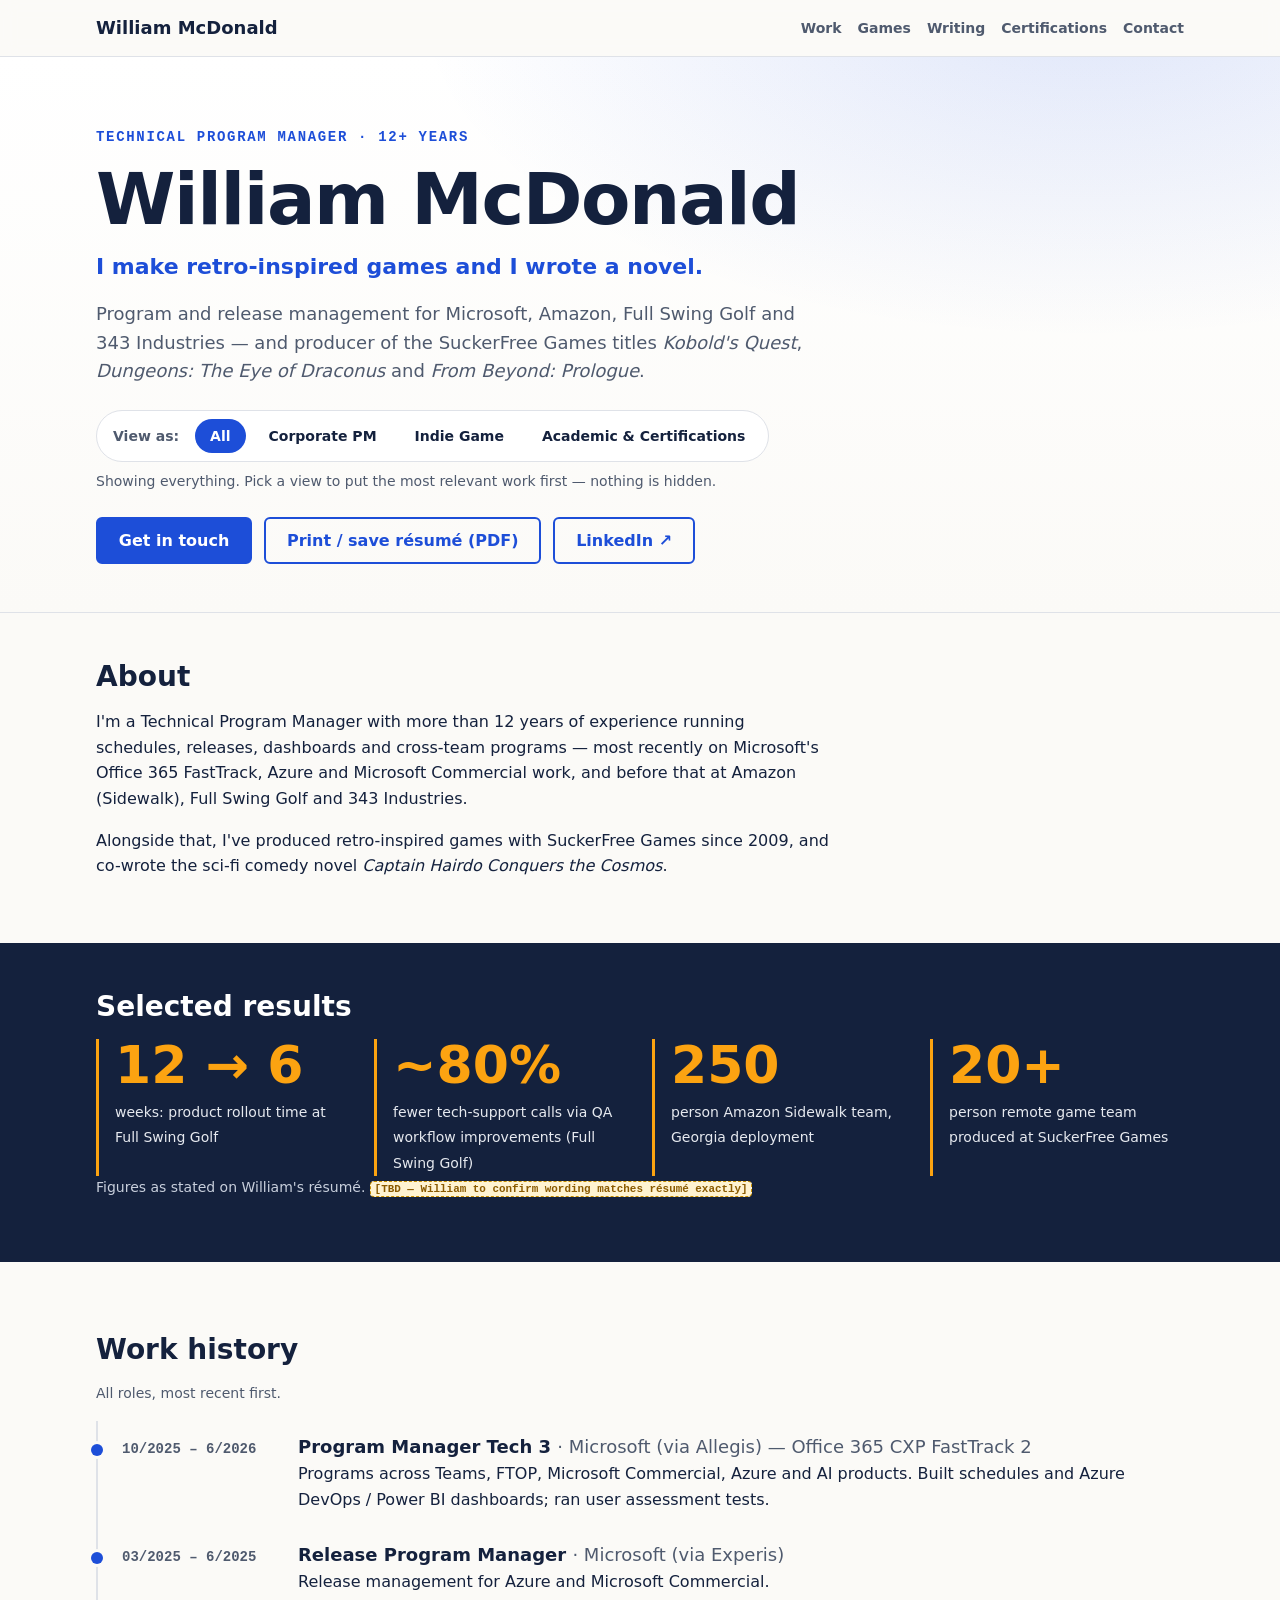
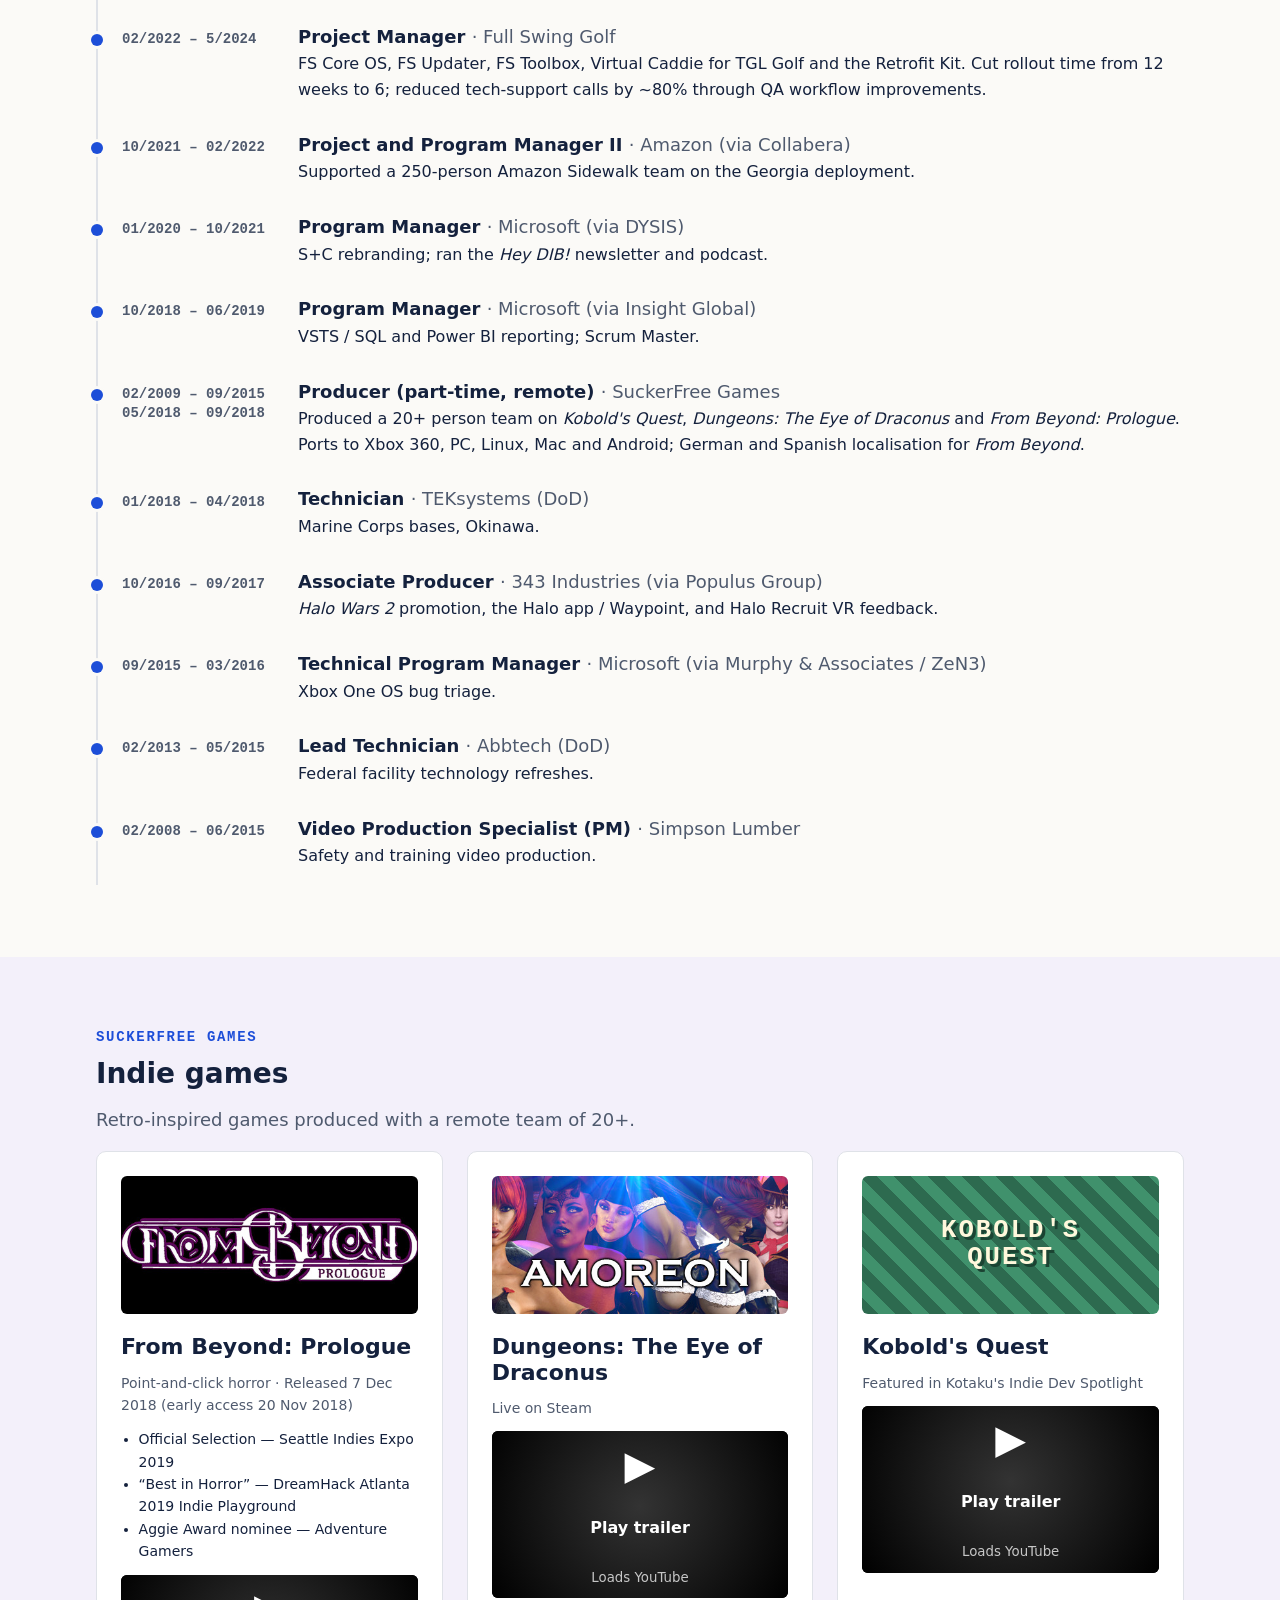
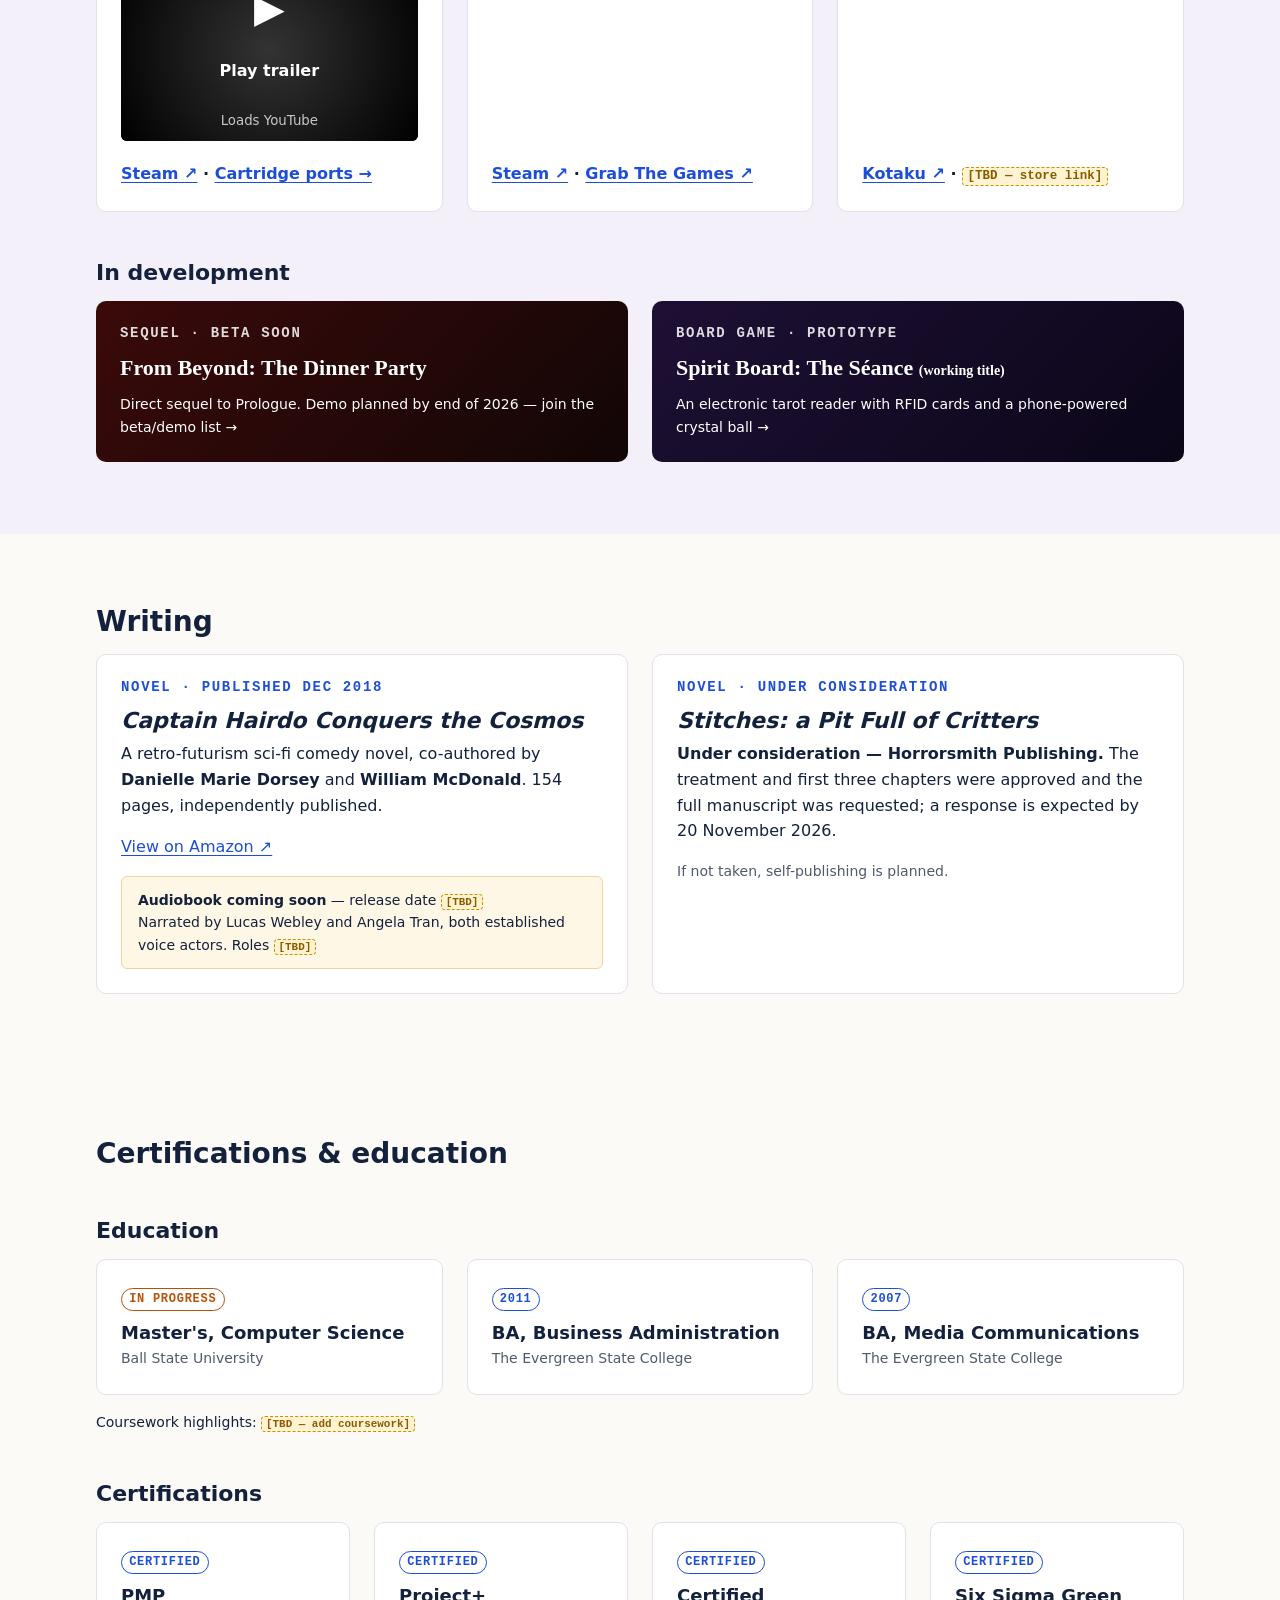
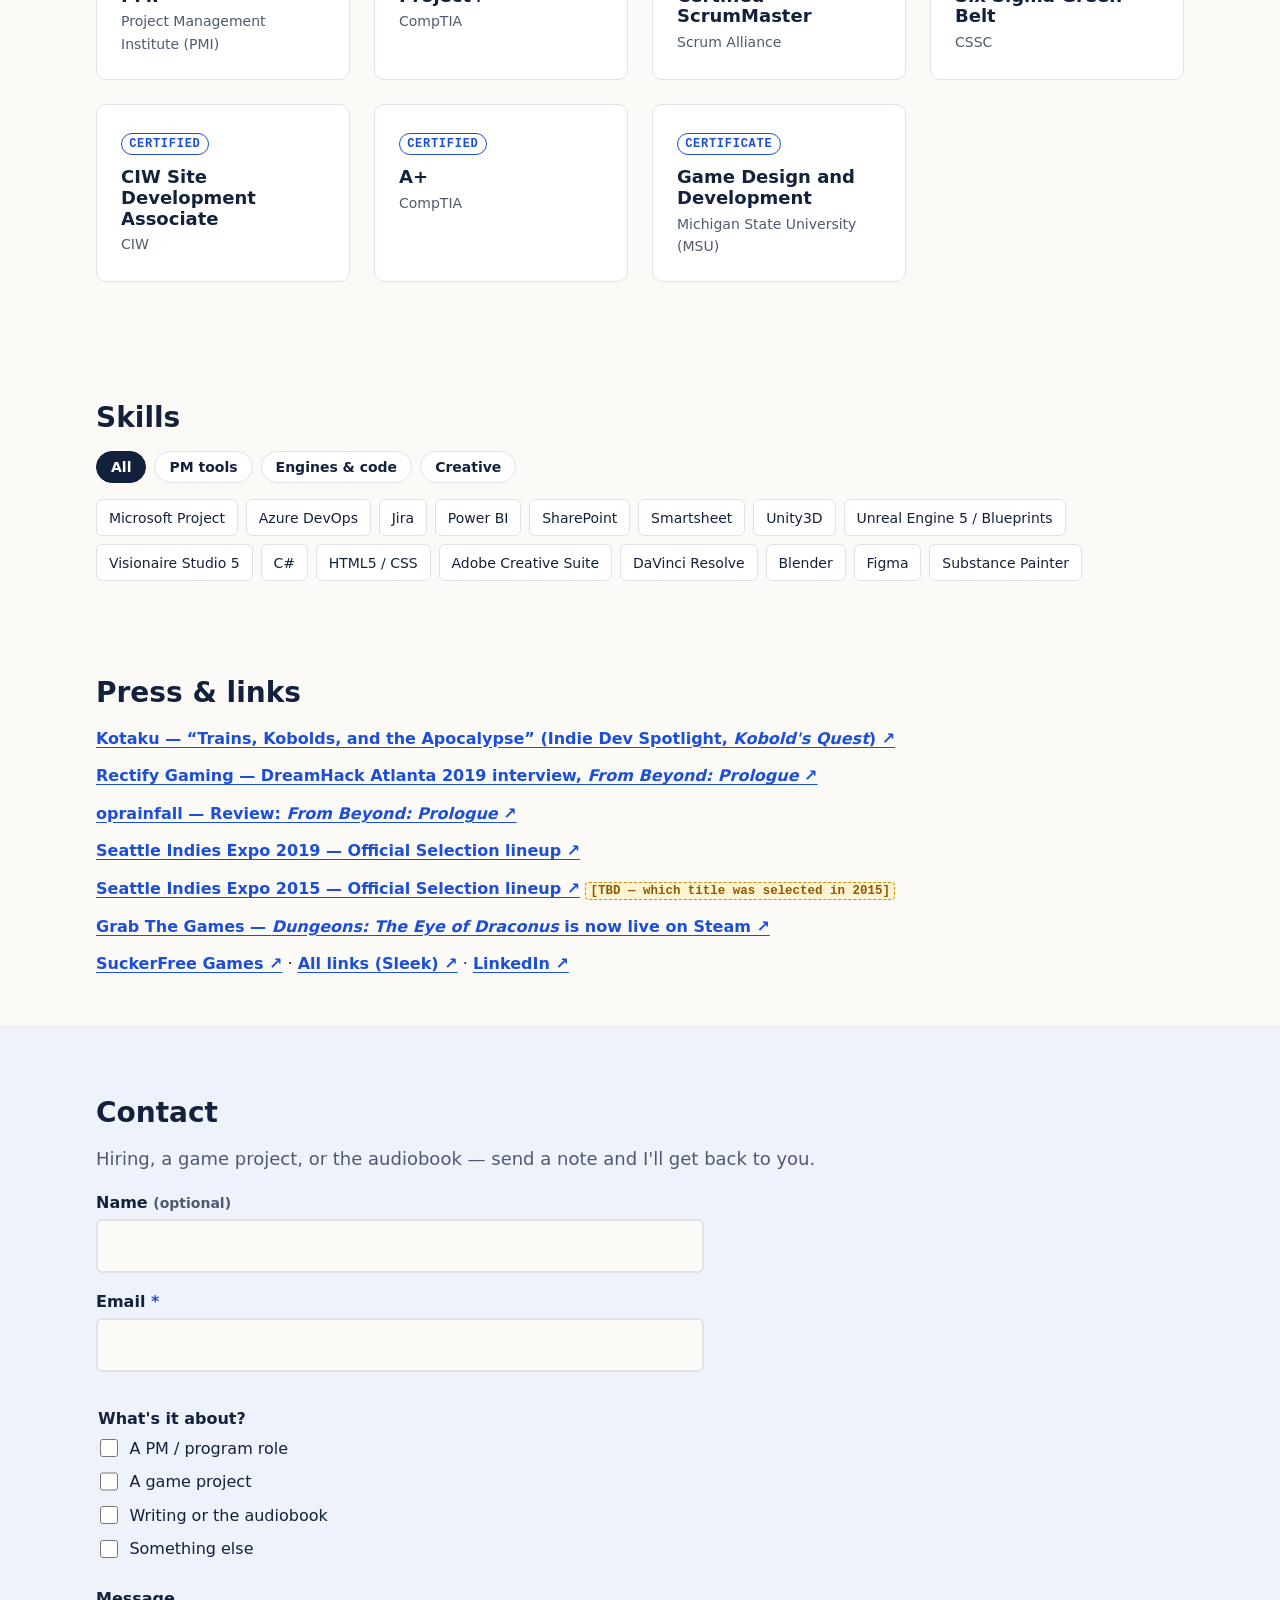
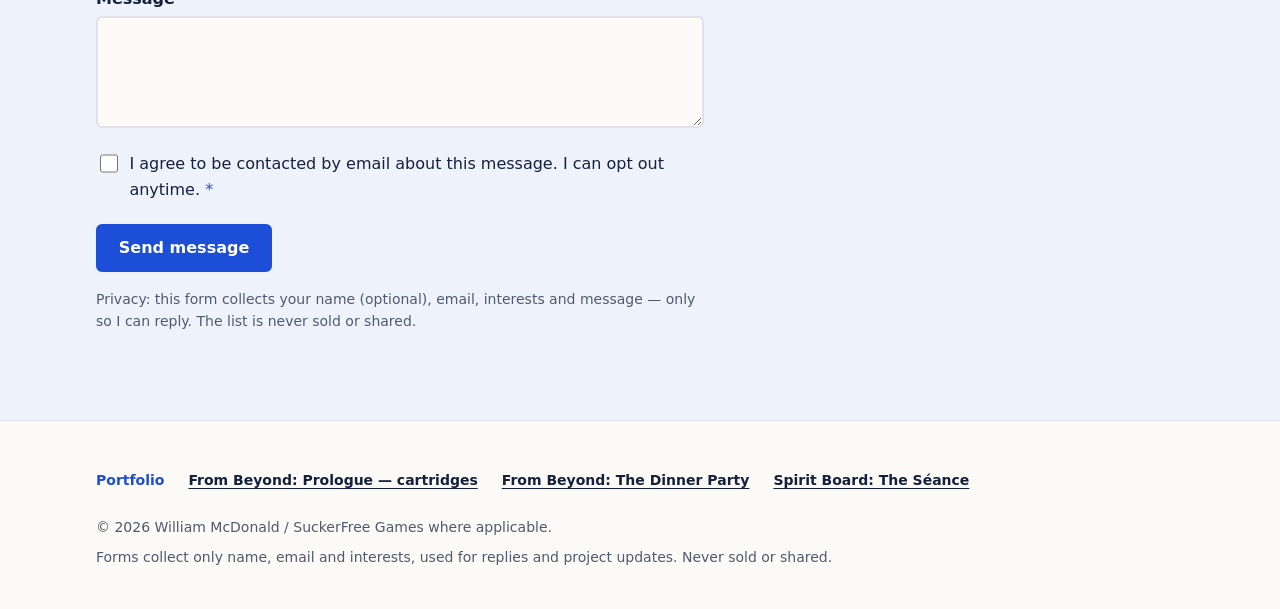
==== sites/index.html @ d7cc836c "Add portfolio + 3 promo sites (static, shared design system) - sites/portfolio: morphable résumé (Al" ====
<!doctype html>
<html lang="en">
<head>
<meta charset="utf-8">
<meta name="viewport" content="width=device-width, initial-scale=1">
<title>William McDonald — Portfolio &amp; Projects</title>
<meta name="description" content="William McDonald's portfolio, plus promo sites for From Beyond: Prologue cartridges, From Beyond: The Dinner Party and Spirit Board: The Séance.">
<meta http-equiv="refresh" content="0; url=portfolio/">
<link rel="canonical" href="portfolio/">
<link rel="stylesheet" href="shared/base.css">
</head>
<body>
<main class="wrap section">
  <h1>William McDonald</h1>
  <p>Redirecting to the <a href="portfolio/">portfolio</a>…</p>
  <ul>
    <li><a href="portfolio/">Portfolio</a></li>
    <li><a href="prologue-cartridges/">From Beyond: Prologue — cartridges</a></li>
    <li><a href="dinner-party/">From Beyond: The Dinner Party</a></li>
    <li><a href="tarot-reader/">Spirit Board: The Séance</a></li>
  </ul>
</main>
</body>
</html>
---- sites/shared/base.css ----
/* ==========================================================================
   Shared design system — used by all 4 sites.
   Each site overrides the colour + font tokens in its own site.css,
   so the sites share structure but do not look like clones.
   ========================================================================== */

:root {
  /* spacing scale */
  --s-1: .25rem; --s-2: .5rem; --s-3: .75rem; --s-4: 1rem; --s-5: 1.5rem;
  --s-6: 2rem; --s-7: 3rem; --s-8: 4.5rem; --s-9: 6rem;
  /* type scale */
  --t-sm: .875rem; --t-base: 1rem; --t-md: 1.125rem; --t-lg: 1.375rem;
  --t-xl: 1.75rem; --t-2xl: clamp(2rem, 6vw, 3.25rem); --t-3xl: clamp(2.4rem, 8vw, 4.5rem);
  --radius: 10px; --radius-sm: 6px;
  --maxw: 72rem;
  /* font stacks (system fonts only: no third-party font requests) */
  --font-sans: system-ui, -apple-system, "Segoe UI", Roboto, "Helvetica Neue", Arial, sans-serif;
  --font-serif: "Iowan Old Style", "Palatino Linotype", Palatino, Georgia, "Times New Roman", serif;
  --font-mono: ui-monospace, "SFMono-Regular", Menlo, Consolas, "Liberation Mono", monospace;

  /* default palette — sites override these */
  --bg: #ffffff; --fg: #1b1d23; --muted: #555b66; --surface: #f4f5f7;
  --border: #d9dce1; --accent: #1f5fbf; --accent-fg: #ffffff; --focus: #ffb000;
  --font-body: var(--font-sans); --font-display: var(--font-sans);
}

*, *::before, *::after { box-sizing: border-box; }
html { -webkit-text-size-adjust: 100%; scroll-behavior: smooth; }
@media (prefers-reduced-motion: reduce) { html { scroll-behavior: auto; } *, *::before, *::after { animation: none !important; transition: none !important; } }
body { margin: 0; background: var(--bg); color: var(--fg); font: var(--t-base)/1.6 var(--font-body); }
img, svg, video, iframe { max-width: 100%; display: block; }
img { height: auto; }
h1, h2, h3, h4 { font-family: var(--font-display); line-height: 1.15; margin: 0 0 var(--s-4); }
h2 { font-size: var(--t-xl); }
h3 { font-size: var(--t-lg); }
p { margin: 0 0 var(--s-4); }
a { color: var(--accent); text-underline-offset: .18em; }
a:hover { text-decoration-thickness: 2px; }
:focus-visible { outline: 3px solid var(--focus); outline-offset: 2px; border-radius: 2px; }
ul { padding-left: 1.2rem; }

.skip-link { position: absolute; left: -999px; top: 0; background: var(--fg); color: var(--bg); padding: var(--s-2) var(--s-4); z-index: 100; }
.skip-link:focus { left: var(--s-2); top: var(--s-2); }
.visually-hidden { position: absolute !important; width: 1px; height: 1px; overflow: hidden; clip: rect(0 0 0 0); white-space: nowrap; }

.wrap { width: 100%; max-width: var(--maxw); margin: 0 auto; padding: 0 16px; }
@media (min-width: 700px) { .wrap { padding: 0 var(--s-6); } }
.section { padding: var(--s-8) 0; }
.section--tight { padding: var(--s-7) 0; }
.lede { font-size: var(--t-md); color: var(--muted); max-width: 46rem; }
.eyebrow { font: 600 var(--t-sm)/1.2 var(--font-mono); letter-spacing: .12em; text-transform: uppercase; color: var(--accent); margin-bottom: var(--s-3); }
.muted { color: var(--muted); }
.small { font-size: var(--t-sm); }

.grid { display: grid; gap: var(--s-5); }
@media (min-width: 640px) { .grid--2 { grid-template-columns: repeat(2, 1fr); } .grid--3 { grid-template-columns: repeat(2, 1fr); } }
@media (min-width: 960px) { .grid--3 { grid-template-columns: repeat(3, 1fr); } .grid--4 { grid-template-columns: repeat(4, 1fr); } }
@media (min-width: 640px) and (max-width: 959px) { .grid--4 { grid-template-columns: repeat(2, 1fr); } }

.card { background: var(--surface); border: 1px solid var(--border); border-radius: var(--radius); padding: var(--s-5); }
.card h3 { margin-bottom: var(--s-2); }
.card > :last-child { margin-bottom: 0; }

.btn { display: inline-flex; align-items: center; gap: .5em; padding: .8em 1.3em; border-radius: var(--radius-sm); border: 2px solid var(--accent); background: var(--accent); color: var(--accent-fg); font: 600 var(--t-base)/1.1 var(--font-body); text-decoration: none; cursor: pointer; }
.btn:hover { filter: brightness(1.1); text-decoration: none; }
.btn--ghost { background: transparent; color: var(--accent); }
.btn-row { display: flex; flex-wrap: wrap; gap: var(--s-3); margin-top: var(--s-5); }

.badge { display: inline-block; font: 600 .75rem/1 var(--font-mono); letter-spacing: .06em; text-transform: uppercase; padding: .35em .6em; border-radius: 999px; border: 1px solid currentColor; }

/* Placeholder marker — search the code for "TBD" to find every one */
.tbd { display: inline-block; font: 600 .78em/1.3 var(--font-mono); color: #8a5a00; background: #fff3d1; border: 1px dashed #c99000; border-radius: 4px; padding: 0 .35em; }

.placeholder-note { font-size: var(--t-sm); color: var(--muted); font-style: italic; margin-top: var(--s-2); }

/* ---------- shared form component ---------- */
.signup { max-width: 38rem; }
.signup .field { margin-bottom: var(--s-4); }
.signup label, .signup legend { display: block; font-weight: 600; margin-bottom: var(--s-1); }
.signup input[type="text"], .signup input[type="email"], .signup textarea {
  width: 100%; padding: .75em .9em; font: inherit; color: var(--fg); background: var(--bg);
  border: 2px solid var(--border); border-radius: var(--radius-sm);
}
.signup textarea { min-height: 7rem; resize: vertical; }
.signup input:focus-visible, .signup textarea:focus-visible { outline: 3px solid var(--focus); outline-offset: 1px; border-color: var(--accent); }
.signup fieldset { border: 0; padding: 0; margin: 0 0 var(--s-4); }
.signup .check { display: flex; gap: var(--s-2); align-items: flex-start; font-weight: 400; margin-bottom: var(--s-2); cursor: pointer; }
.signup .check input { width: 1.15rem; height: 1.15rem; margin-top: .2rem; flex: none; accent-color: var(--accent); }
.signup .req { color: var(--accent); }
.signup .hp { display: none; }
.signup .privacy { font-size: var(--t-sm); color: var(--muted); margin-top: var(--s-4); }
.signup .err { color: #d1495b; font-size: var(--t-sm); margin-top: var(--s-1); min-height: 1em; }
.form-status { margin-top: var(--s-4); padding: var(--s-3) var(--s-4); border-radius: var(--radius-sm); display: none; }
.form-status.is-ok { display: block; background: #e3f6e8; color: #14532d; border: 1px solid #63b37a; }
.form-status.is-warn { display: block; background: #fff3d1; color: #5c3d00; border: 1px solid #c99000; }
.form-status.is-err { display: block; background: #fde7ea; color: #7a1020; border: 1px solid #d1495b; }

/* ---------- shared footer + cross-links ---------- */
.site-footer { border-top: 1px solid var(--border); padding: var(--s-7) 0 var(--s-6); font-size: var(--t-sm); color: var(--muted); }
.site-footer a { color: inherit; }
.crossnav { display: flex; flex-wrap: wrap; gap: var(--s-2) var(--s-5); list-style: none; padding: 0; margin: 0 0 var(--s-5); }
.crossnav a { color: var(--fg); font-weight: 600; }
.crossnav [aria-current="page"] { color: var(--accent); text-decoration: none; }
.site-footer p { margin-bottom: var(--s-2); }

/* ---------- shared header ---------- */
.site-header { position: sticky; top: 0; z-index: 50; background: color-mix(in srgb, var(--bg) 88%, transparent); backdrop-filter: blur(8px); border-bottom: 1px solid var(--border); }
.site-header .wrap { display: flex; align-items: center; justify-content: space-between; gap: var(--s-4); min-height: 3.5rem; }
.brand { font: 700 var(--t-md)/1 var(--font-display); color: var(--fg); text-decoration: none; white-space: nowrap; }
.site-nav { display: flex; gap: var(--s-4); flex-wrap: wrap; font-size: var(--t-sm); }
.site-nav a { color: var(--muted); text-decoration: none; font-weight: 600; }
.site-nav a:hover { color: var(--fg); }
@media (max-width: 699px) { .site-nav { gap: var(--s-3); row-gap: 0; justify-content: flex-end; font-size: .8rem; } .site-nav .nav-optional { display: none; } }

/* ---------- video facade (no YouTube request until clicked) ---------- */
.video { position: relative; aspect-ratio: 16 / 9; background: #000; border-radius: var(--radius-sm); overflow: hidden; }
.video iframe { position: absolute; inset: 0; width: 100%; height: 100%; border: 0; }
.video-play { position: absolute; inset: 0; width: 100%; display: grid; place-items: center; gap: var(--s-2); background: radial-gradient(circle at 50% 45%, #333, #000); color: #fff; border: 0; font: 600 var(--t-base) var(--font-body); cursor: pointer; }
.video-play span:first-child { font-size: 2.5rem; line-height: 1; }
.video-play small { opacity: .75; font-weight: 400; }

/* ---------- 404 ---------- */
.notfound { min-height: 70vh; display: grid; place-items: center; text-align: center; }
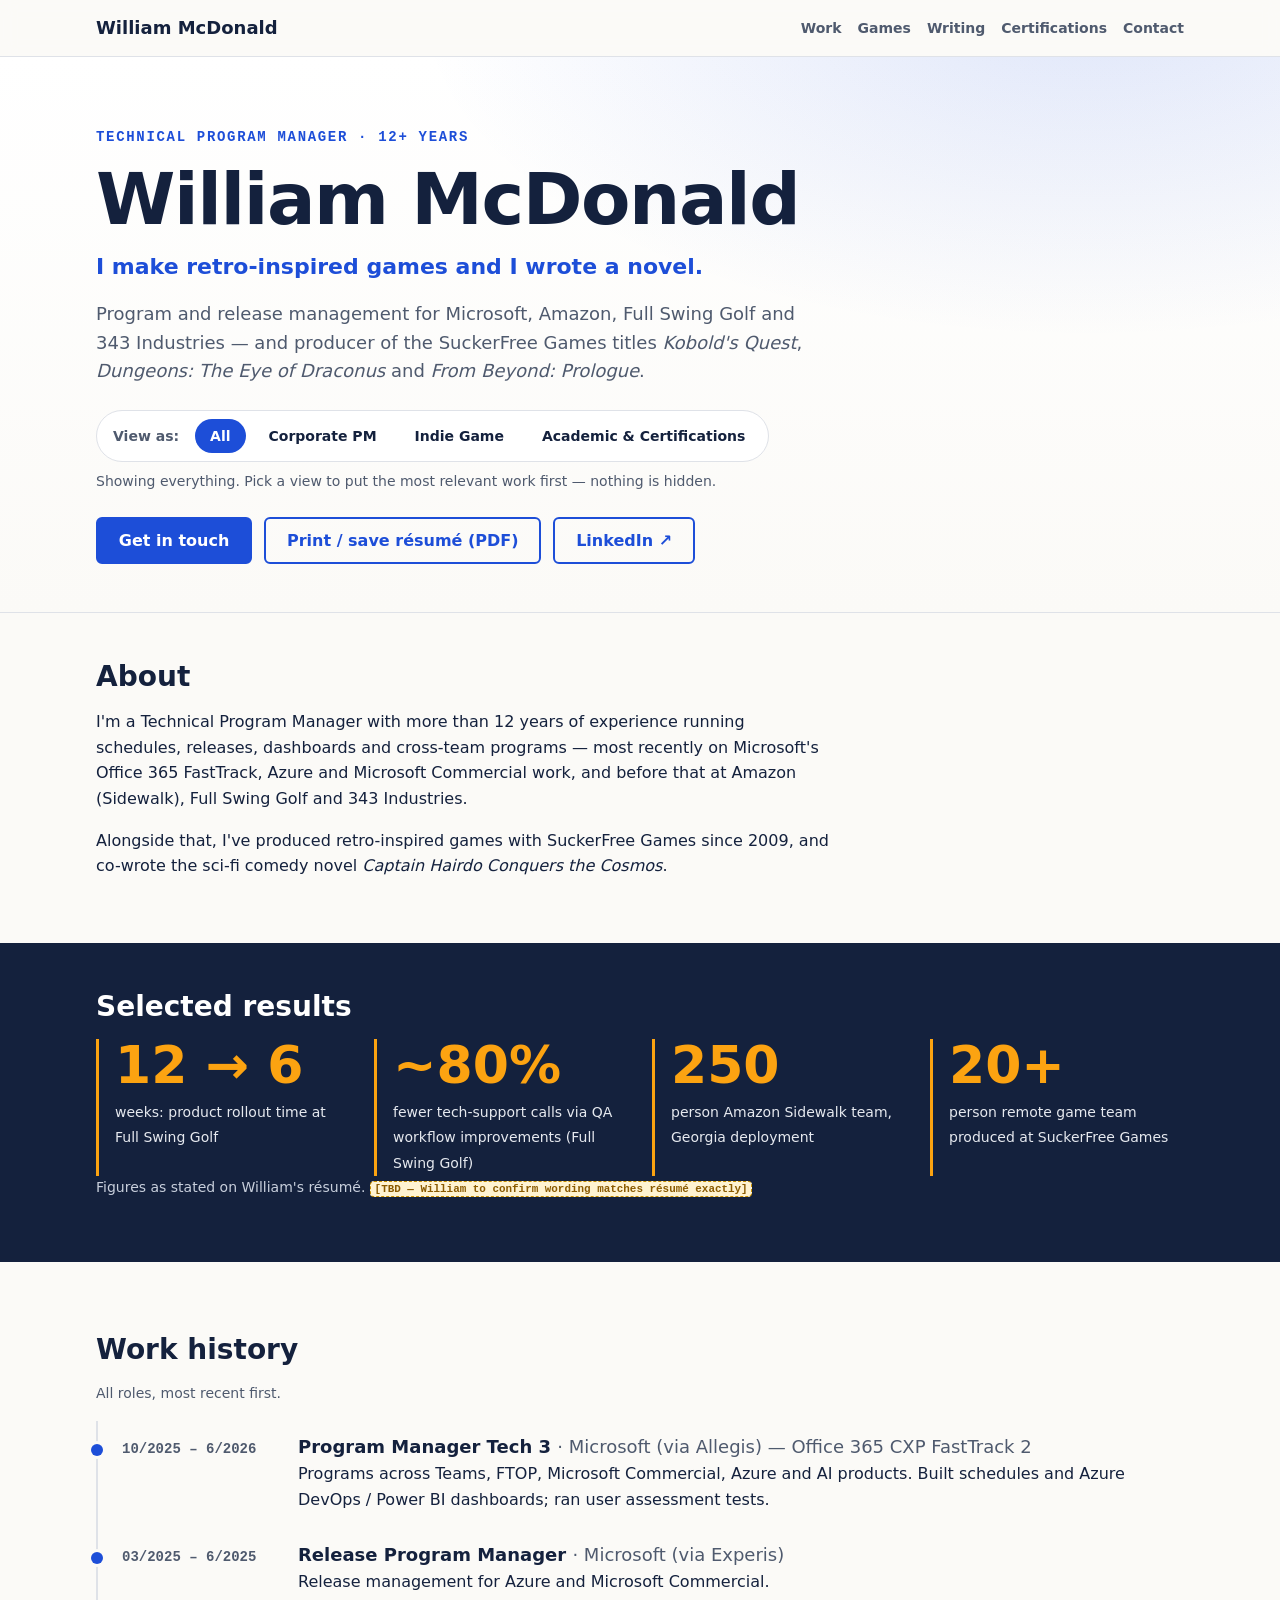
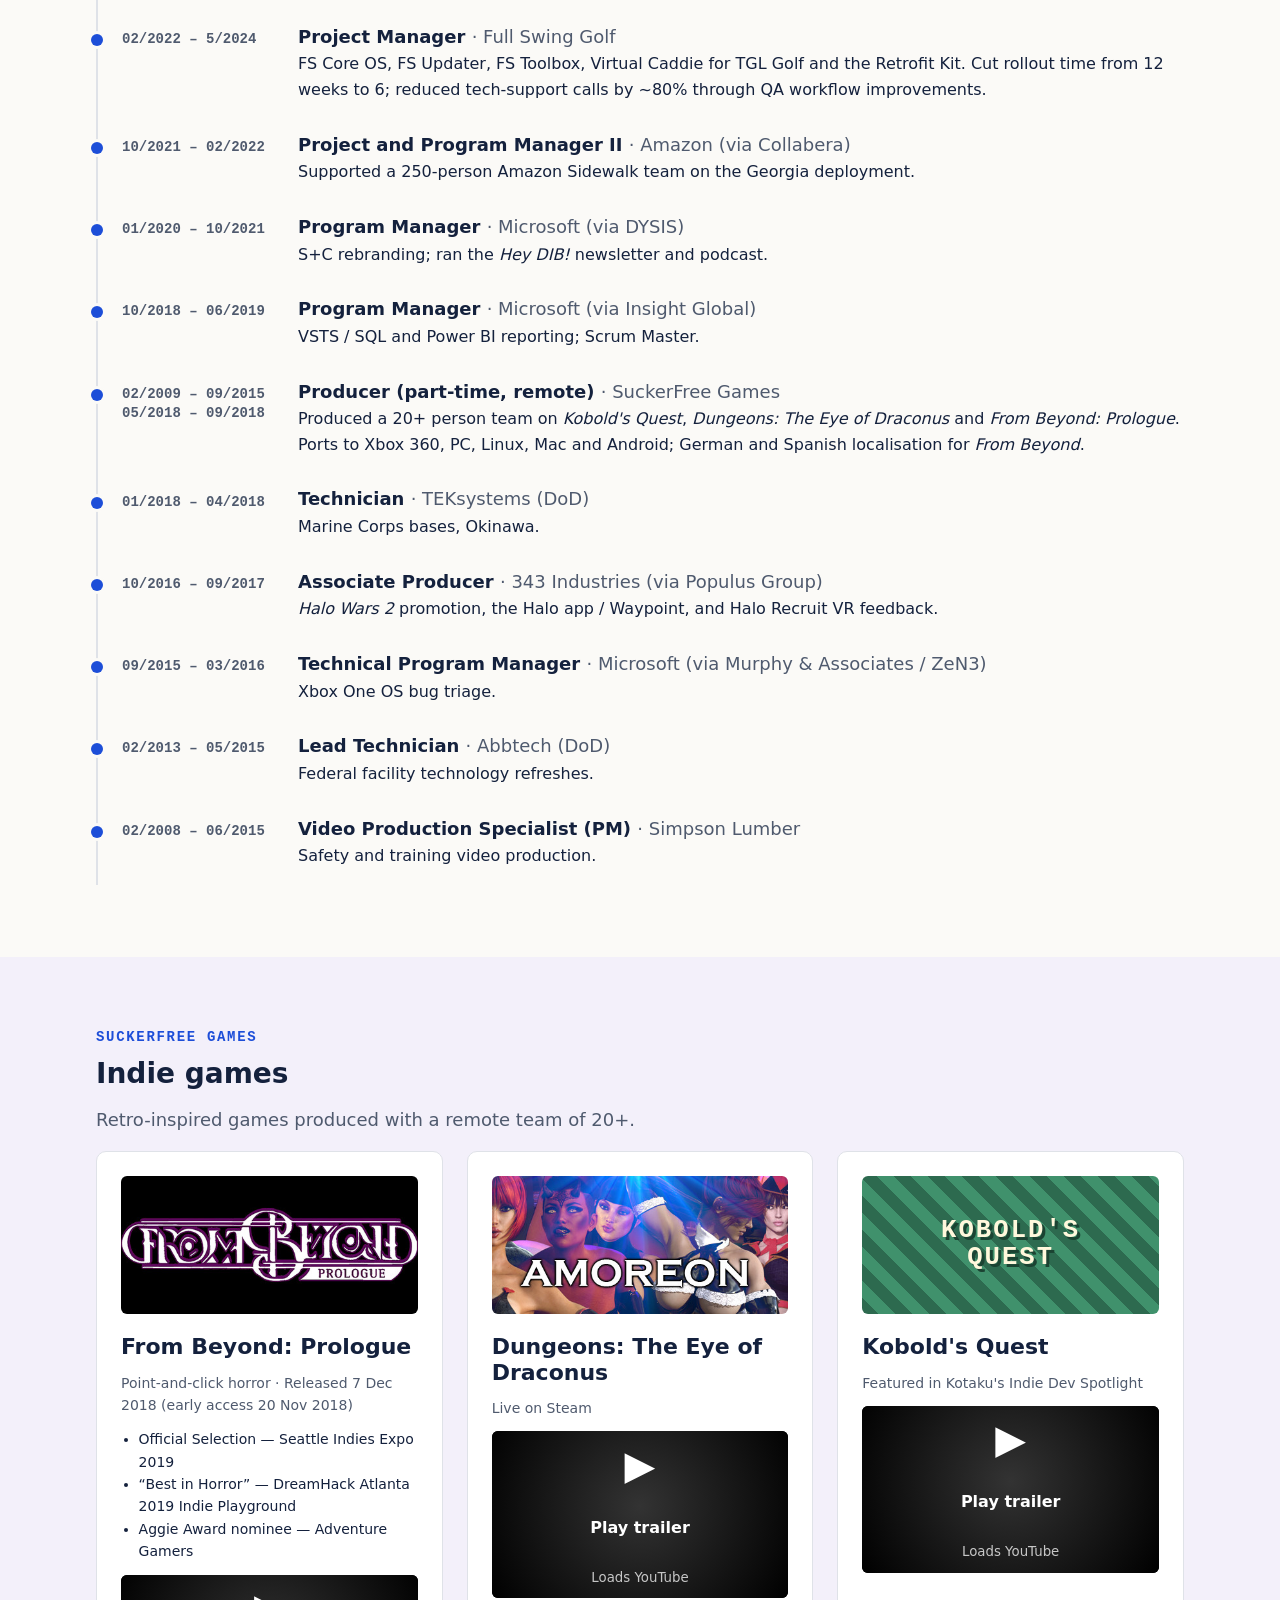
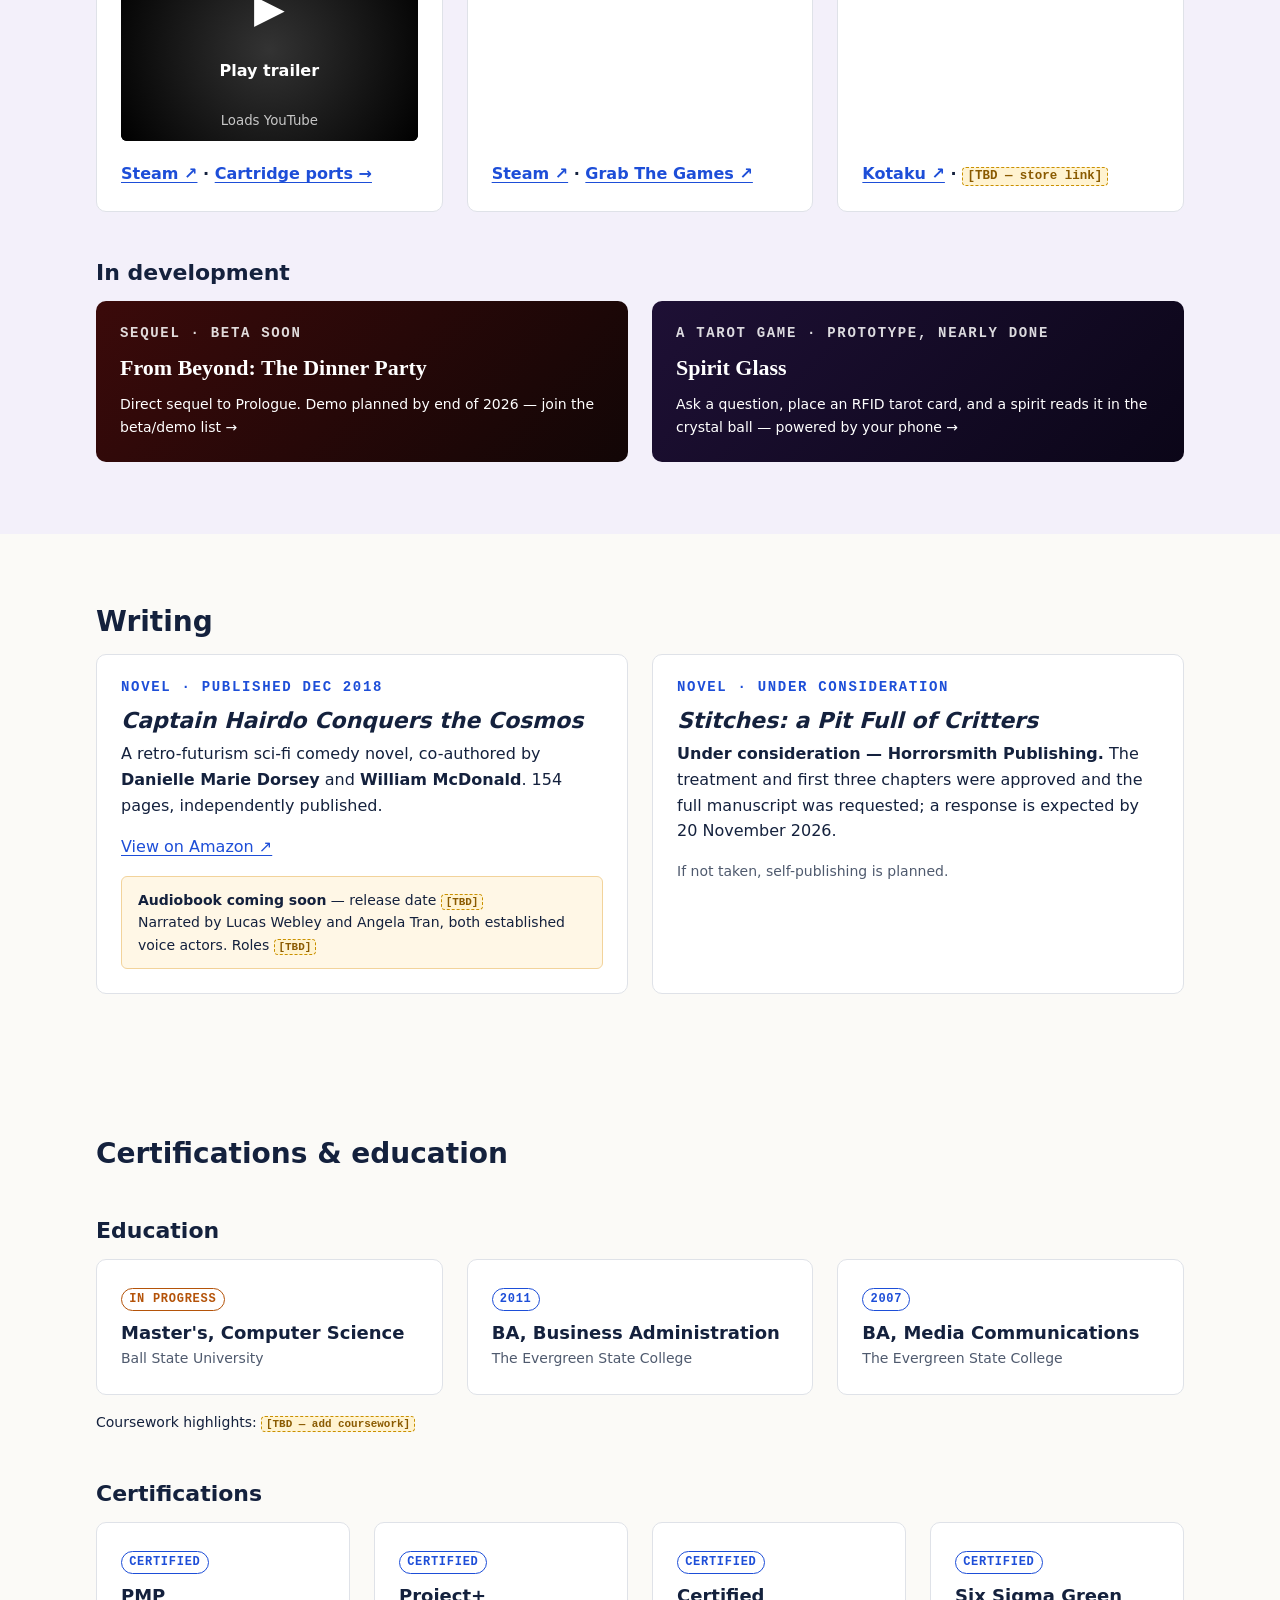
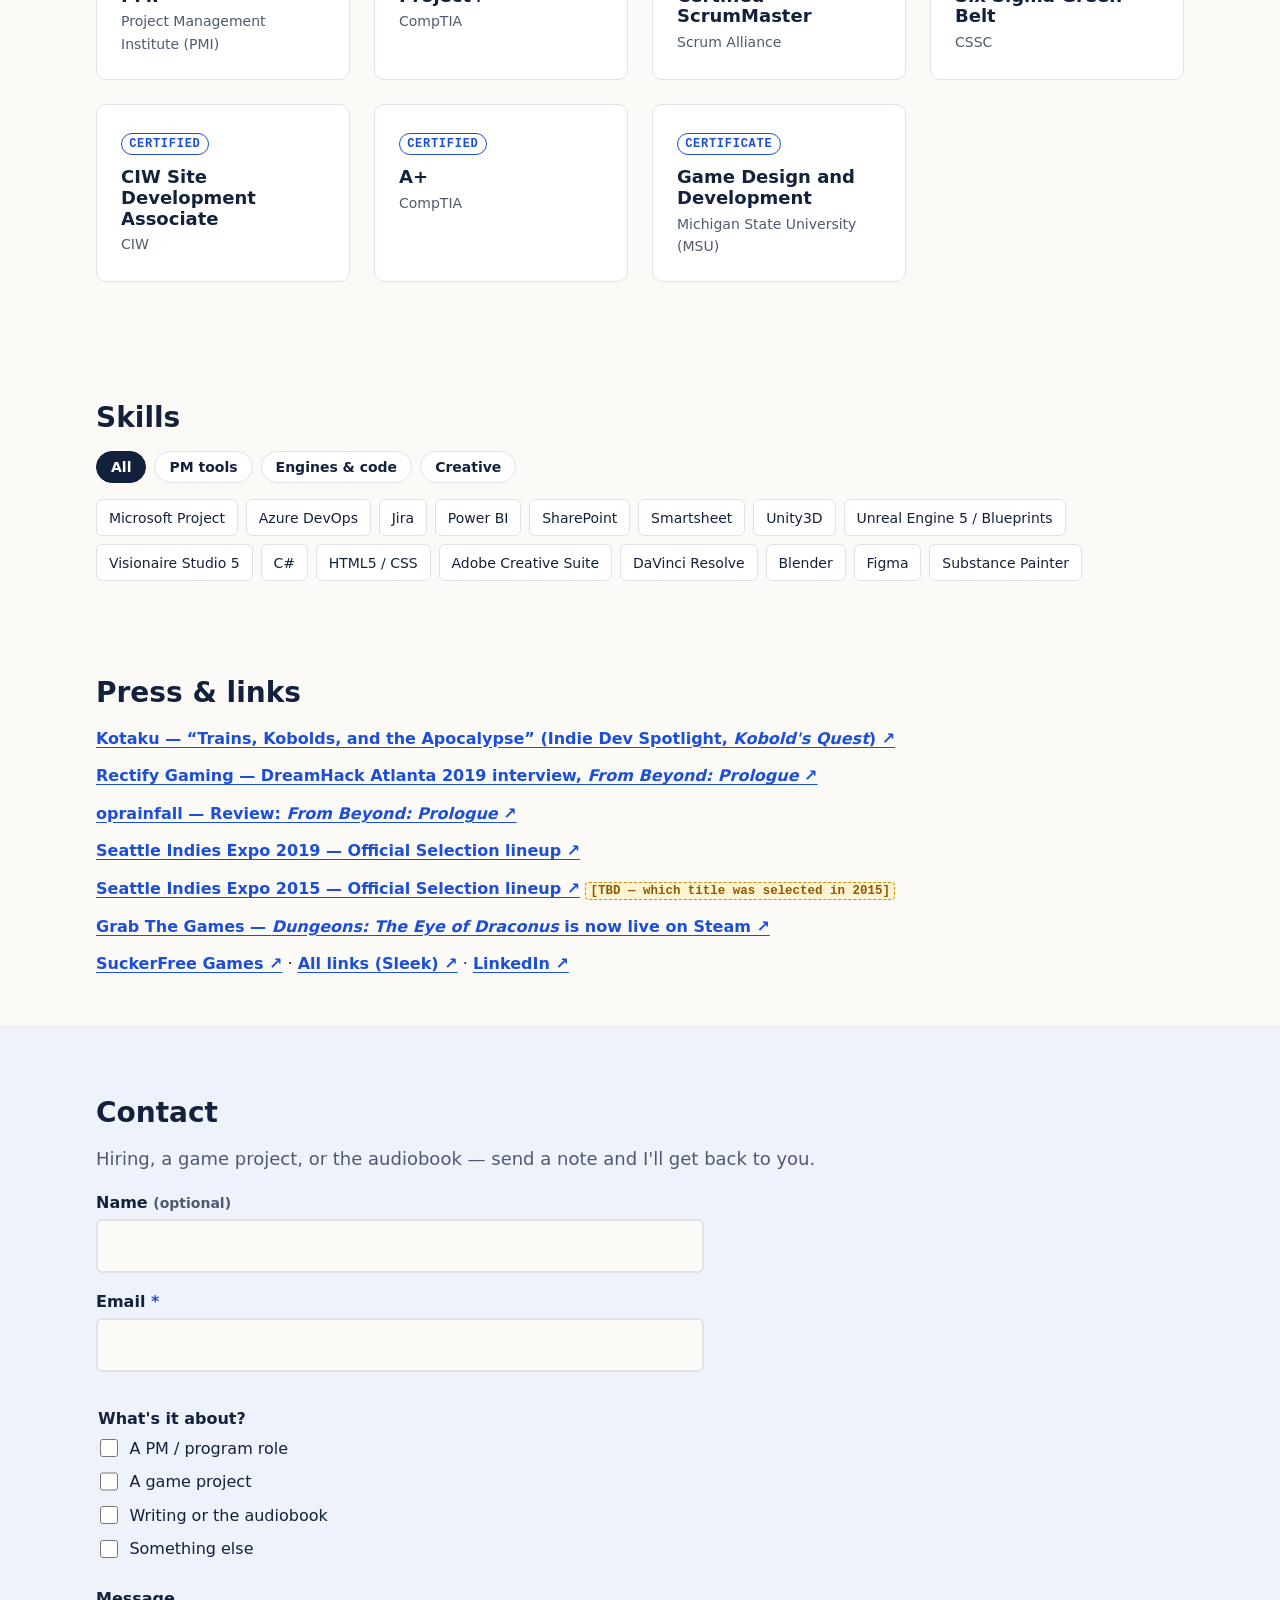
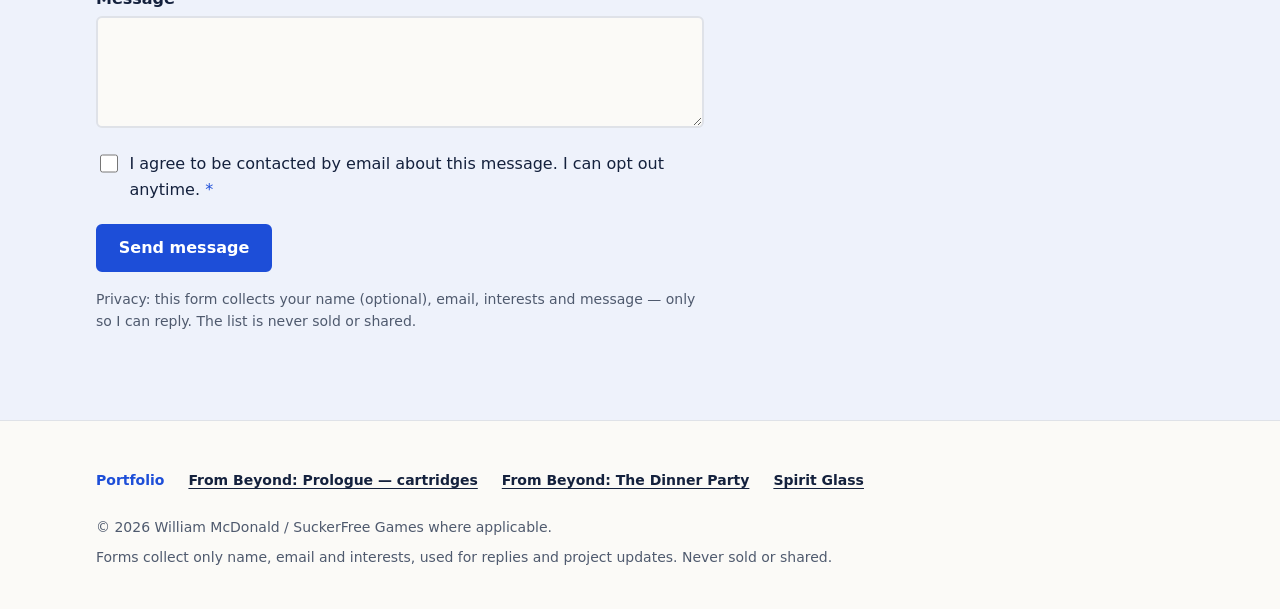
==== commit f0ecb698: "Tarot site: replace Spirit Board: The Séance with Spirit Glass — A Tarot Game - New title/tagline, h" ====
--- a/sites/index.html
+++ b/sites/index.html
@@ -4,7 +4,7 @@
 <meta charset="utf-8">
 <meta name="viewport" content="width=device-width, initial-scale=1">
 <title>William McDonald — Portfolio &amp; Projects</title>
-<meta name="description" content="William McDonald's portfolio, plus promo sites for From Beyond: Prologue cartridges, From Beyond: The Dinner Party and Spirit Board: The Séance.">
+<meta name="description" content="William McDonald's portfolio, plus promo sites for From Beyond: Prologue cartridges, From Beyond: The Dinner Party and Spirit Glass.">
 <meta http-equiv="refresh" content="0; url=portfolio/">
 <link rel="canonical" href="portfolio/">
 <link rel="stylesheet" href="shared/base.css">
@@ -17,7 +17,7 @@
     <li><a href="portfolio/">Portfolio</a></li>
     <li><a href="prologue-cartridges/">From Beyond: Prologue — cartridges</a></li>
     <li><a href="dinner-party/">From Beyond: The Dinner Party</a></li>
-    <li><a href="tarot-reader/">Spirit Board: The Séance</a></li>
+    <li><a href="tarot-reader/">Spirit Glass</a></li>
   </ul>
 </main>
 </body>
